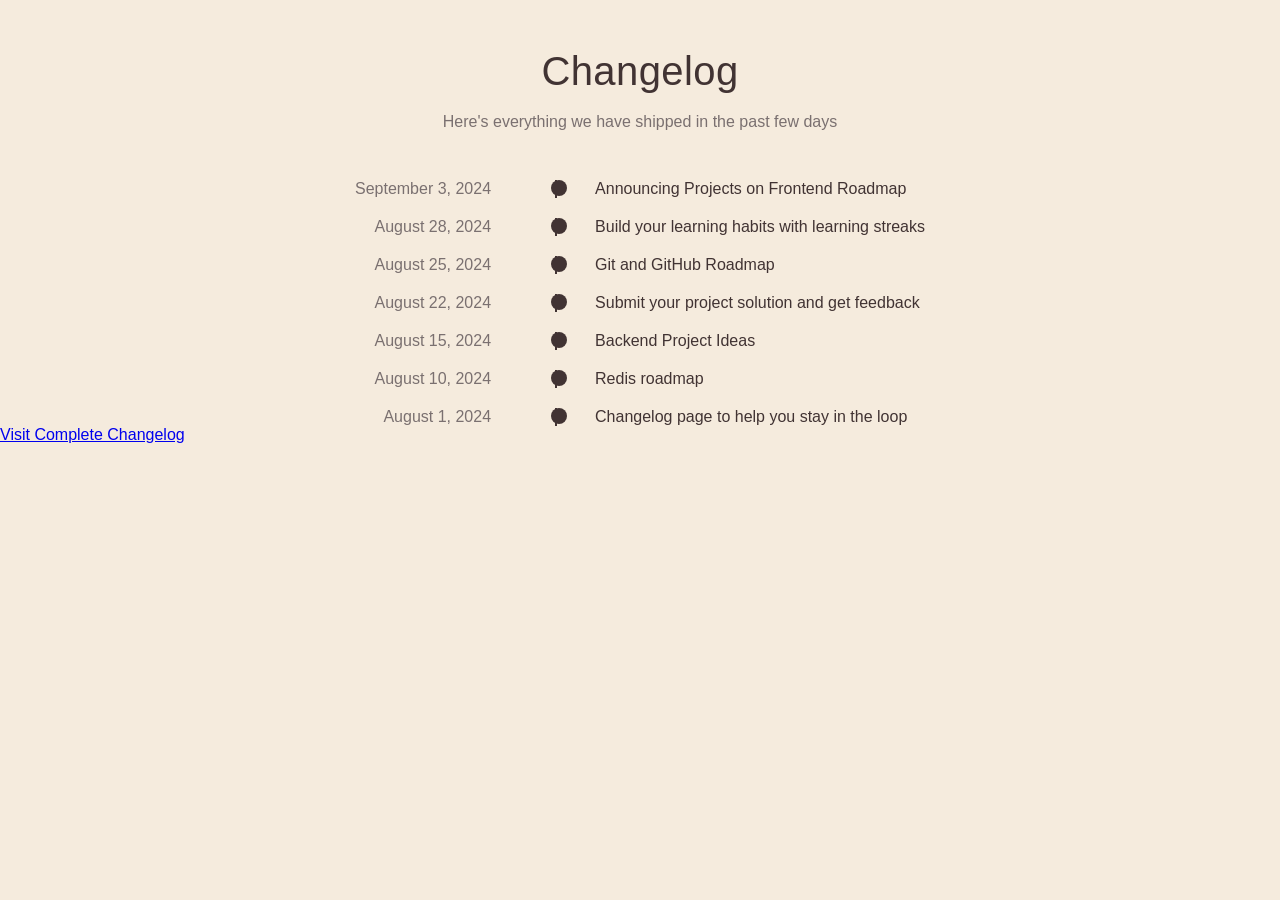
==== index.html @ ec534ea0 "feat(style): enhance changelog layout with grid and improved marker design" ====
<!DOCTYPE html>
<html lang="en">

<head>
    <meta charset="UTF-8">
    <meta name="viewport" content="width=device-width, initial-scale=1.0">
    <title>Changelog Component</title>

    <!-- SEO -->
    <meta name="description" content="A changelog of all notable changes that was made to a project or software">
    <meta name="robots" content="index, follow, max-image-preview:large">
    <meta name="keywords" content="changelog, change-log, change log, project-log, project log">

    <!-- author -->
    <meta name="author" content="Mehdi Khoshkhabar">

    <!-- faveicon -->
    <link rel="icon" href="./assets/favicon.svg" type="image/svg">

    <!-- css reference -->
    <link rel="stylesheet" href="./style.css">
</head>

<body>
    <header>
        <h1 class="title">Changelog</h1>
        <p class="fade text-muted">Here's everything we have shipped in the past few days</p>
    </header>
    <main>
        <div class="changelog-container">

            <ol class="changelog-list" reversed>
                <li class="changelog-item">
                    <time datetime="2024-09-03" class="datetime">September 3, 2024</time>
                    <div class="marker" aria-hidden="true"></div>
                    <div class="content">Announcing Projects on Frontend Roadmap</div>
                </li>
                <li class="changelog-item">
                    <time datetime="2024-08-28" class="datetime">August 28, 2024</time>
                    <div class="marker" aria-hidden="true"></div>
                    <div class="content">Build your learning habits with learning streaks</div>
                </li>
                <li class="changelog-item">
                    <time datetime="2024-08-25" class="datetime">August 25, 2024</time>
                    <div class="marker" aria-hidden="true"></div>
                    <div class="content">Git and GitHub Roadmap</div>
                </li>
                <li class="changelog-item">
                    <time datetime="2024-08-22" class="datetime">August 22, 2024</time>
                    <div class="marker" aria-hidden="true"></div>
                    <div class="content">Submit your project solution and get feedback</div>
                </li>
                <li class="changelog-item">
                    <time datetime="2024-08-15" class="datetime">August 15, 2024</time>
                    <div class="marker" aria-hidden="true"></div>
                    <div class="content">Backend Project Ideas</div>
                </li>
                <li class="changelog-item">
                    <time datetime="2024-08-10" class="datetime">August 10, 2024</time>
                    <div class="marker" aria-hidden="true"></div>
                    <div class="content">Redis roadmap</div>
                </li>
                <li class="changelog-item">
                    <time datetime="2024-08-01" class="datetime">August 1, 2024</time>
                    <div class="marker" aria-hidden="true"></div>
                    <div class="content">Changelog page to help you stay in the loop</div>
                </li>
            </ol>
        </div>
        <a href="./changelog.html">Visit Complete Changelog</a>
    </main>
</body>

</html>
---- style.css ----
:root {
    --color-primary: #315B8C;
    --color-text: #413333;
    --color-background: #F5EBDD;
    --color-accent: #F2765E;

    --list-middle-position: calc((100% / 5) * 2);
}

/* <<< css reset >>> */

/* 1. Use a more-intuitive box-sizing model */
*,
*::before,
*::after {
    box-sizing: border-box;
}

/* 2. Remove default margins and padding for common layout elements */
* {
    margin: 0;
    padding: 0;
}

/* 3. Allow percentage-based heights in the application */
html,
body {
    height: 100%;
}

/* 4. Improve media defaults and prevent overflow */
img,
picture,
video,
canvas,
svg {
    display: block;
    max-width: 100%;
}

/* 5. Inherit fonts for form controls */
input,
button,
textarea,
select {
    font-family: inherit;
    font-size: inherit;
}

/* 6. Avoid text overflows and improve text rendering */
p,
h1,
h2,
h3,
h4,
h5,
h6 {
    overflow-wrap: break-word;
}

/* 7. Balance headings and format paragraphs for readability */
h1,
h2,
h3,
h4 {
    text-wrap: balance;
}

p {
    text-wrap: pretty;
    max-width: 75ch;
}

/* 8. Enable smooth scrolling (optional, omit if causing accessibility jumps) */
html {
    color-scheme: light dark;
    /* Automatically supports browser default dark mode */
}

body {
    background-color: var(--color-background);
    color: var(--color-text);

    font-family: sans-serif;
}

header {
    display: flex;
    flex-direction: column;
    justify-content: center;
    align-items: center;

    height: 20vh;
}

.title {
    font-size: 2.5rem;
    font-weight: 400;
    letter-spacing: 0.01em;

    margin-bottom: 1.2rem;
}

.text-muted,
.datetime {
    color: color-mix(in srgb, var(--color-text) 70%, white);
}

.changelog-list {
    display: grid;
    grid-template-areas: "datetime marker content";
    justify-content: center;
    gap: 20px;
}

.changelog-item {
    display: grid;
    grid-template-columns: subgrid;
    grid-column: -1/1;
}

.datetime {
    text-align: right;
    white-space: nowap;
    margin-right: 2rem;
}

.marker {
    width: 2rem;
    position: relative;
}

/* line */
.marker::before {
    content: "";

    position: absolute;
    top: 0;
    bottom: 0;
    left: var(--list-middle-position);
    transform: translate(-50%);

    background-color: var(--color-text);
    width: 2px;
    z-index: 1;
}

/* circle */
.marker::after {
    content: "";
    display: block;

    width: 1rem;
    height: 1rem;

    background: var(--color-text);

    -moz-border-radius: 50%;
    -webkit-border-radius: 50%;

    border-radius: 50%;

    position: absolute;

    left: 50%;
    transform: translate(-50%);
}



/* circle:

    width: 1rem;
    height: 1rem;

    background: var(--color-text);

    -moz-border-radius: 50%;
    -webkit-border-radius: 50%;

    border-radius: 50%; */
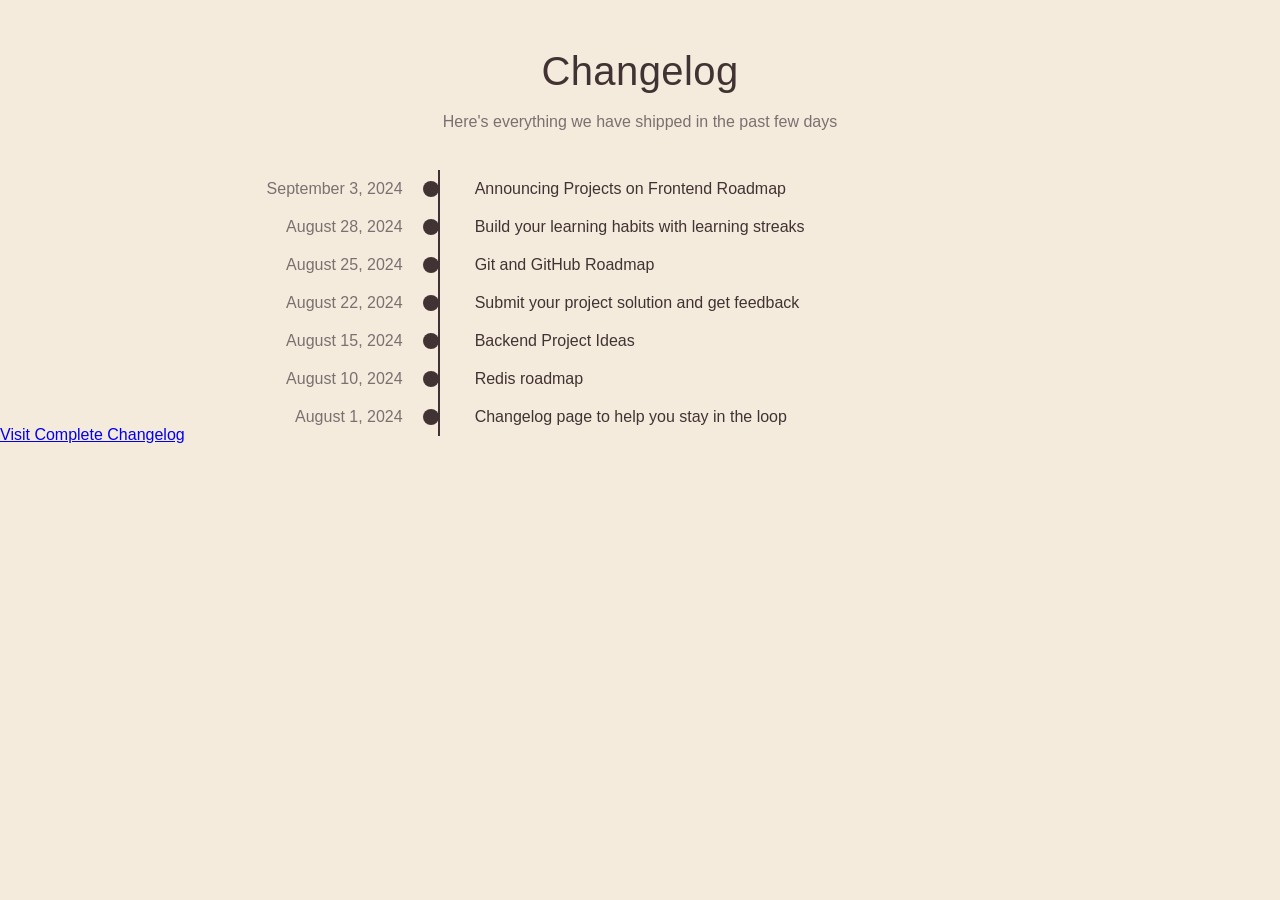
==== commit eb008c14: "fix(style): remove unnecessary margins and improve layout consistency" ====
--- a/index.html
+++ b/index.html
@@ -24,49 +24,46 @@
 <body>
     <header>
         <h1 class="title">Changelog</h1>
-        <p class="fade text-muted">Here's everything we have shipped in the past few days</p>
+        <p class="fade">Here's everything we have shipped in the past few days</p>
     </header>
     <main>
-        <div class="changelog-container">
-
-            <ol class="changelog-list" reversed>
-                <li class="changelog-item">
-                    <time datetime="2024-09-03" class="datetime">September 3, 2024</time>
-                    <div class="marker" aria-hidden="true"></div>
-                    <div class="content">Announcing Projects on Frontend Roadmap</div>
-                </li>
-                <li class="changelog-item">
-                    <time datetime="2024-08-28" class="datetime">August 28, 2024</time>
-                    <div class="marker" aria-hidden="true"></div>
-                    <div class="content">Build your learning habits with learning streaks</div>
-                </li>
-                <li class="changelog-item">
-                    <time datetime="2024-08-25" class="datetime">August 25, 2024</time>
-                    <div class="marker" aria-hidden="true"></div>
-                    <div class="content">Git and GitHub Roadmap</div>
-                </li>
-                <li class="changelog-item">
-                    <time datetime="2024-08-22" class="datetime">August 22, 2024</time>
-                    <div class="marker" aria-hidden="true"></div>
-                    <div class="content">Submit your project solution and get feedback</div>
-                </li>
-                <li class="changelog-item">
-                    <time datetime="2024-08-15" class="datetime">August 15, 2024</time>
-                    <div class="marker" aria-hidden="true"></div>
-                    <div class="content">Backend Project Ideas</div>
-                </li>
-                <li class="changelog-item">
-                    <time datetime="2024-08-10" class="datetime">August 10, 2024</time>
-                    <div class="marker" aria-hidden="true"></div>
-                    <div class="content">Redis roadmap</div>
-                </li>
-                <li class="changelog-item">
-                    <time datetime="2024-08-01" class="datetime">August 1, 2024</time>
-                    <div class="marker" aria-hidden="true"></div>
-                    <div class="content">Changelog page to help you stay in the loop</div>
-                </li>
-            </ol>
-        </div>
+        <ol class="changelog-list" reversed>
+            <li class="changelog-item">
+                <time datetime="2024-09-03" class="datetime">September 3, 2024</time>
+                <div class="marker" aria-hidden="true"></div>
+                <div class="content">Announcing Projects on Frontend Roadmap</div>
+            </li>
+            <li class="changelog-item">
+                <time datetime="2024-08-28" class="datetime">August 28, 2024</time>
+                <div class="marker" aria-hidden="true"></div>
+                <div class="content">Build your learning habits with learning streaks</div>
+            </li>
+            <li class="changelog-item">
+                <time datetime="2024-08-25" class="datetime">August 25, 2024</time>
+                <div class="marker" aria-hidden="true"></div>
+                <div class="content">Git and GitHub Roadmap</div>
+            </li>
+            <li class="changelog-item">
+                <time datetime="2024-08-22" class="datetime">August 22, 2024</time>
+                <div class="marker" aria-hidden="true"></div>
+                <div class="content">Submit your project solution and get feedback</div>
+            </li>
+            <li class="changelog-item">
+                <time datetime="2024-08-15" class="datetime">August 15, 2024</time>
+                <div class="marker" aria-hidden="true"></div>
+                <div class="content">Backend Project Ideas</div>
+            </li>
+            <li class="changelog-item">
+                <time datetime="2024-08-10" class="datetime">August 10, 2024</time>
+                <div class="marker" aria-hidden="true"></div>
+                <div class="content">Redis roadmap</div>
+            </li>
+            <li class="changelog-item">
+                <time datetime="2024-08-01" class="datetime">August 1, 2024</time>
+                <div class="marker" aria-hidden="true"></div>
+                <div class="content">Changelog page to help you stay in the loop</div>
+            </li>
+        </ol>
         <a href="./changelog.html">Visit Complete Changelog</a>
     </main>
 </body>
--- a/style.css
+++ b/style.css
@@ -3,8 +3,6 @@
     --color-text: #413333;
     --color-background: #F5EBDD;
     --color-accent: #F2765E;
-
-    --list-middle-position: calc((100% / 5) * 2);
 }
 
 /* <<< css reset >>> */
@@ -80,7 +78,6 @@
 body {
     background-color: var(--color-background);
     color: var(--color-text);
-
     font-family: sans-serif;
 }
 
@@ -89,28 +86,28 @@
     flex-direction: column;
     justify-content: center;
     align-items: center;
-
     height: 20vh;
+    gap: 1.2rem;
 }
 
 .title {
     font-size: 2.5rem;
     font-weight: 400;
     letter-spacing: 0.01em;
-
-    margin-bottom: 1.2rem;
 }
 
-.text-muted,
-.datetime {
+.fade,
+.changelog-list .datetime {
     color: color-mix(in srgb, var(--color-text) 70%, white);
 }
 
 .changelog-list {
     display: grid;
-    grid-template-areas: "datetime marker content";
+    grid-template-columns: 1fr 2rem 2fr;
     justify-content: center;
-    gap: 20px;
+    --gap: 20px;
+    gap: var(--gap);
+    list-style: none;
 }
 
 .changelog-item {
@@ -121,61 +118,40 @@
 
 .datetime {
     text-align: right;
-    white-space: nowap;
-    margin-right: 2rem;
+    white-space: nowrap;
+}
+
+
+/* line */
+.marker::before {
+    content: "";
+    left: 50%;
+    position: absolute;
+    translate: -50% 0;
+    inset-block: calc(var(--gap) / -2);
+    background-color: var(--color-text);
+    width: 2px;
 }
 
 .marker {
     width: 2rem;
     position: relative;
-}
-
-/* line */
-.marker::before {
-    content: "";
-
-    position: absolute;
-    top: 0;
-    bottom: 0;
-    left: var(--list-middle-position);
-    transform: translate(-50%);
-
-    background-color: var(--color-text);
-    width: 2px;
-    z-index: 1;
+    align-self: stretch
 }
 
 /* circle */
 .marker::after {
     content: "";
     display: block;
-
     width: 1rem;
     height: 1rem;
-
     background: var(--color-text);
-
     -moz-border-radius: 50%;
     -webkit-border-radius: 50%;
-
     border-radius: 50%;
-
     position: absolute;
-
     left: 50%;
     transform: translate(-50%);
-}
-
-
-
-/* circle:
-
-    width: 1rem;
-    height: 1rem;
-
-    background: var(--color-text);
-
-    -moz-border-radius: 50%;
-    -webkit-border-radius: 50%;
-
-    border-radius: 50%; */+    top: 50%;
+    translate: -50% -50%;
+}
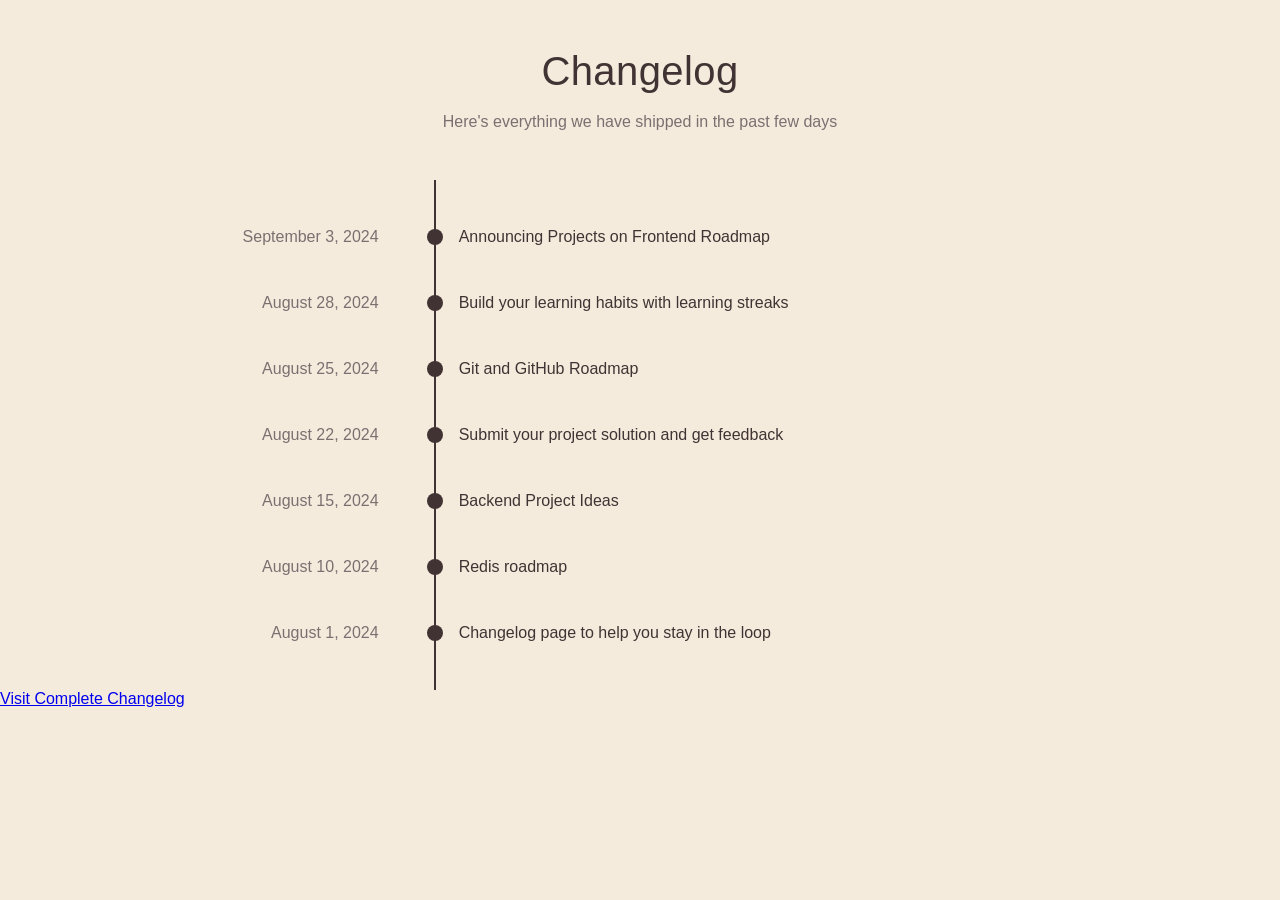
==== commit 831c5fbf: "fix(changelog): update dates in changelog items to reflect correct years" ====
--- a/index.html
+++ b/index.html
@@ -29,37 +29,37 @@
     <main>
         <ol class="changelog-list" reversed>
             <li class="changelog-item">
-                <time datetime="2024-09-03" class="datetime">September 3, 2024</time>
+                <time datetime="2026-09-03" class="datetime">September 3, 2024</time>
                 <div class="marker" aria-hidden="true"></div>
                 <div class="content">Announcing Projects on Frontend Roadmap</div>
             </li>
             <li class="changelog-item">
-                <time datetime="2024-08-28" class="datetime">August 28, 2024</time>
+                <time datetime="2026-08-28" class="datetime">August 28, 2024</time>
                 <div class="marker" aria-hidden="true"></div>
                 <div class="content">Build your learning habits with learning streaks</div>
             </li>
             <li class="changelog-item">
-                <time datetime="2024-08-25" class="datetime">August 25, 2024</time>
+                <time datetime="2026-08-25" class="datetime">August 25, 2024</time>
                 <div class="marker" aria-hidden="true"></div>
                 <div class="content">Git and GitHub Roadmap</div>
             </li>
             <li class="changelog-item">
-                <time datetime="2024-08-22" class="datetime">August 22, 2024</time>
+                <time datetime="2026-08-22" class="datetime">August 22, 2024</time>
                 <div class="marker" aria-hidden="true"></div>
                 <div class="content">Submit your project solution and get feedback</div>
             </li>
             <li class="changelog-item">
-                <time datetime="2024-08-15" class="datetime">August 15, 2024</time>
+                <time datetime="2026-08-15" class="datetime">August 15, 2024</time>
                 <div class="marker" aria-hidden="true"></div>
                 <div class="content">Backend Project Ideas</div>
             </li>
             <li class="changelog-item">
-                <time datetime="2024-08-10" class="datetime">August 10, 2024</time>
+                <time datetime="2026-08-10" class="datetime">August 10, 2024</time>
                 <div class="marker" aria-hidden="true"></div>
                 <div class="content">Redis roadmap</div>
             </li>
             <li class="changelog-item">
-                <time datetime="2024-08-01" class="datetime">August 1, 2024</time>
+                <time datetime="2026-08-01" class="datetime">August 1, 2024</time>
                 <div class="marker" aria-hidden="true"></div>
                 <div class="content">Changelog page to help you stay in the loop</div>
             </li>
--- a/style.css
+++ b/style.css
@@ -102,12 +102,15 @@
 }
 
 .changelog-list {
+    --gap: 3rem;
+    --line-extra: 3rem;
     display: grid;
     grid-template-columns: 1fr 2rem 2fr;
     justify-content: center;
-    --gap: 20px;
-    gap: var(--gap);
+    row-gap: var(--gap);
+    column-gap: 0.5rem;
     list-style: none;
+    margin-block: var(--line-extra);
 }
 
 .changelog-item {
@@ -116,9 +119,18 @@
     grid-column: -1/1;
 }
 
+.changelog-item:first-child .marker::before {
+    top: calc(var(--line-extra) * -1);
+}
+
+.changelog-item:last-child .marker::before {
+    bottom: calc(var(--line-extra) * -1);
+}
+
 .datetime {
     text-align: right;
     white-space: nowrap;
+    padding-inline-end: 2rem;
 }
 
 
@@ -134,7 +146,6 @@
 }
 
 .marker {
-    width: 2rem;
     position: relative;
     align-self: stretch
 }
@@ -151,7 +162,6 @@
     border-radius: 50%;
     position: absolute;
     left: 50%;
-    transform: translate(-50%);
     top: 50%;
     translate: -50% -50%;
 }
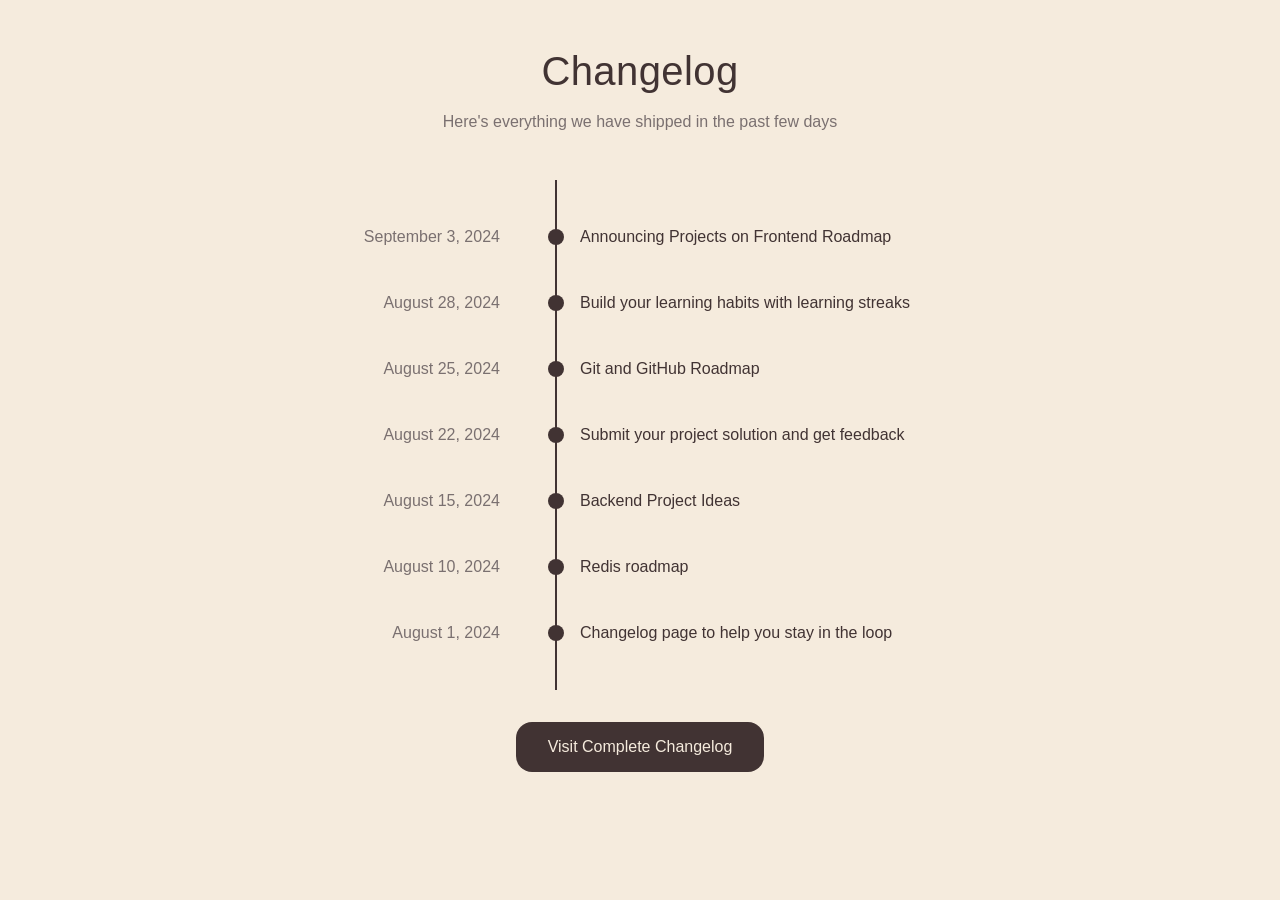
==== commit b08352d9: "fix(layout): enhance main section layout and add button styling for improved user interaction" ====
--- a/index.html
+++ b/index.html
@@ -64,7 +64,7 @@
                 <div class="content">Changelog page to help you stay in the loop</div>
             </li>
         </ol>
-        <a href="./changelog.html">Visit Complete Changelog</a>
+        <a href="./changelog.html" class="button">Visit Complete Changelog</a>
     </main>
 </body>
 
--- a/style.css
+++ b/style.css
@@ -101,6 +101,13 @@
     color: color-mix(in srgb, var(--color-text) 70%, white);
 }
 
+main {
+    display: flex;
+    flex-direction: column;
+    align-items: center;
+    gap: 2rem;
+}
+
 .changelog-list {
     --gap: 3rem;
     --line-extra: 3rem;
@@ -164,4 +171,13 @@
     left: 50%;
     top: 50%;
     translate: -50% -50%;
+}
+
+.button {
+    background-color: var(--color-text);
+    color: var(--color-background);
+    padding: 1rem 2rem;
+    border-radius: 1rem;
+    text-decoration: none;
+    width: fit-content;
 }
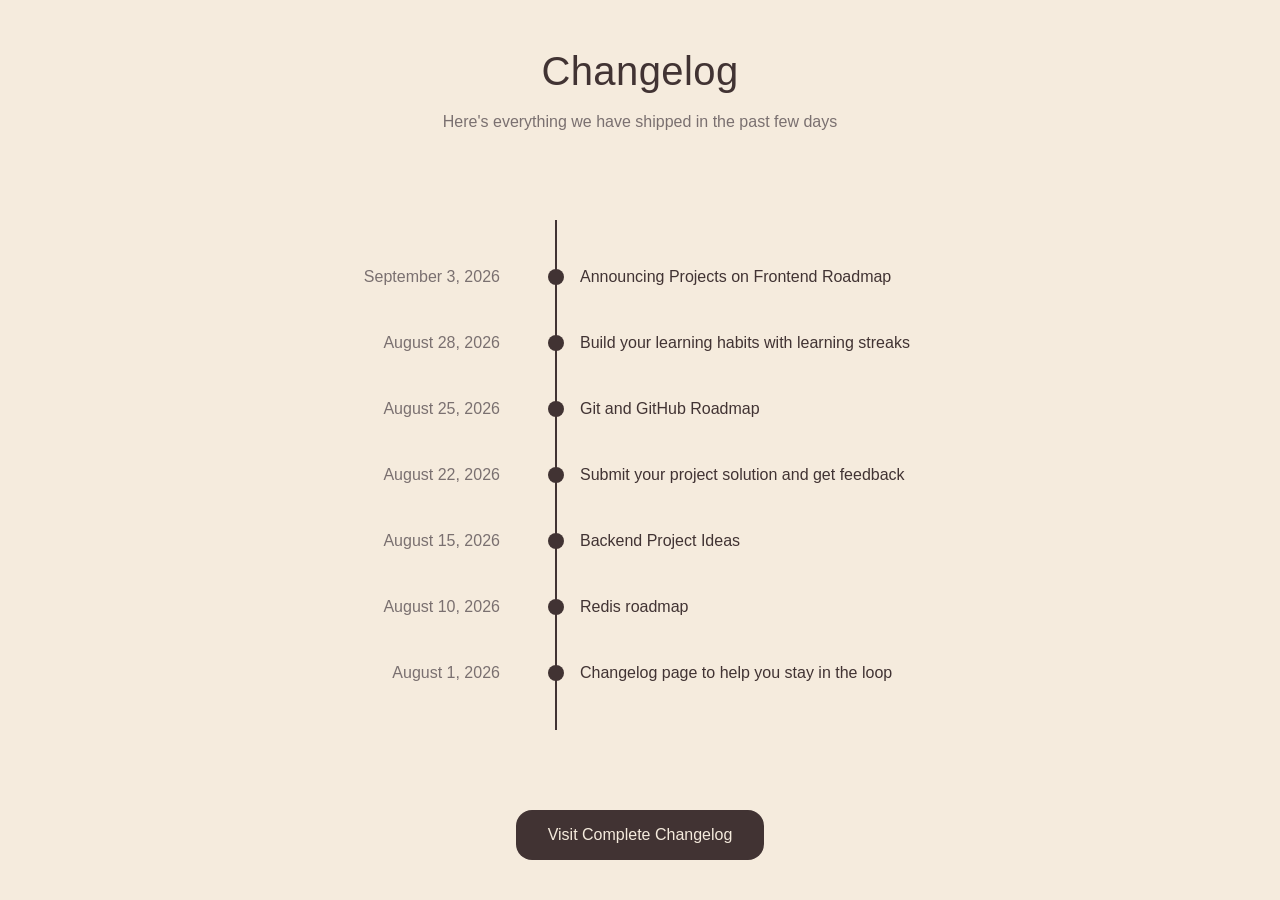
==== commit ef3eda74: "fix(changelog): update changelog dates to reflect 2026 and adjust CSS for improved layout and spacin" ====
--- a/index.html
+++ b/index.html
@@ -29,37 +29,37 @@
     <main>
         <ol class="changelog-list" reversed>
             <li class="changelog-item">
-                <time datetime="2026-09-03" class="datetime">September 3, 2024</time>
+                <time datetime="2026-09-03" class="datetime">September 3, 2026</time>
                 <div class="marker" aria-hidden="true"></div>
                 <div class="content">Announcing Projects on Frontend Roadmap</div>
             </li>
             <li class="changelog-item">
-                <time datetime="2026-08-28" class="datetime">August 28, 2024</time>
+                <time datetime="2026-08-28" class="datetime">August 28, 2026</time>
                 <div class="marker" aria-hidden="true"></div>
                 <div class="content">Build your learning habits with learning streaks</div>
             </li>
             <li class="changelog-item">
-                <time datetime="2026-08-25" class="datetime">August 25, 2024</time>
+                <time datetime="2026-08-25" class="datetime">August 25, 2026</time>
                 <div class="marker" aria-hidden="true"></div>
                 <div class="content">Git and GitHub Roadmap</div>
             </li>
             <li class="changelog-item">
-                <time datetime="2026-08-22" class="datetime">August 22, 2024</time>
+                <time datetime="2026-08-22" class="datetime">August 22, 2026</time>
                 <div class="marker" aria-hidden="true"></div>
                 <div class="content">Submit your project solution and get feedback</div>
             </li>
             <li class="changelog-item">
-                <time datetime="2026-08-15" class="datetime">August 15, 2024</time>
+                <time datetime="2026-08-15" class="datetime">August 15, 2026</time>
                 <div class="marker" aria-hidden="true"></div>
                 <div class="content">Backend Project Ideas</div>
             </li>
             <li class="changelog-item">
-                <time datetime="2026-08-10" class="datetime">August 10, 2024</time>
+                <time datetime="2026-08-10" class="datetime">August 10, 2026</time>
                 <div class="marker" aria-hidden="true"></div>
                 <div class="content">Redis roadmap</div>
             </li>
             <li class="changelog-item">
-                <time datetime="2026-08-01" class="datetime">August 1, 2024</time>
+                <time datetime="2026-08-01" class="datetime">August 1, 2026</time>
                 <div class="marker" aria-hidden="true"></div>
                 <div class="content">Changelog page to help you stay in the loop</div>
             </li>
--- a/style.css
+++ b/style.css
@@ -3,6 +3,8 @@
     --color-text: #413333;
     --color-background: #F5EBDD;
     --color-accent: #F2765E;
+
+    --header-height: 20vh;
 }
 
 /* <<< css reset >>> */
@@ -86,7 +88,7 @@
     flex-direction: column;
     justify-content: center;
     align-items: center;
-    height: 20vh;
+    height: var(--header-height);
     gap: 1.2rem;
 }
 
@@ -105,7 +107,8 @@
     display: flex;
     flex-direction: column;
     align-items: center;
-    gap: 2rem;
+    justify-content: space-around;
+    min-height: calc(100vh - (var(--header-height)));
 }
 
 .changelog-list {
@@ -180,4 +183,9 @@
     border-radius: 1rem;
     text-decoration: none;
     width: fit-content;
+    transition: transform 0.2s ease;
+}
+
+.button:hover {
+    transform: scale(1.05);
 }
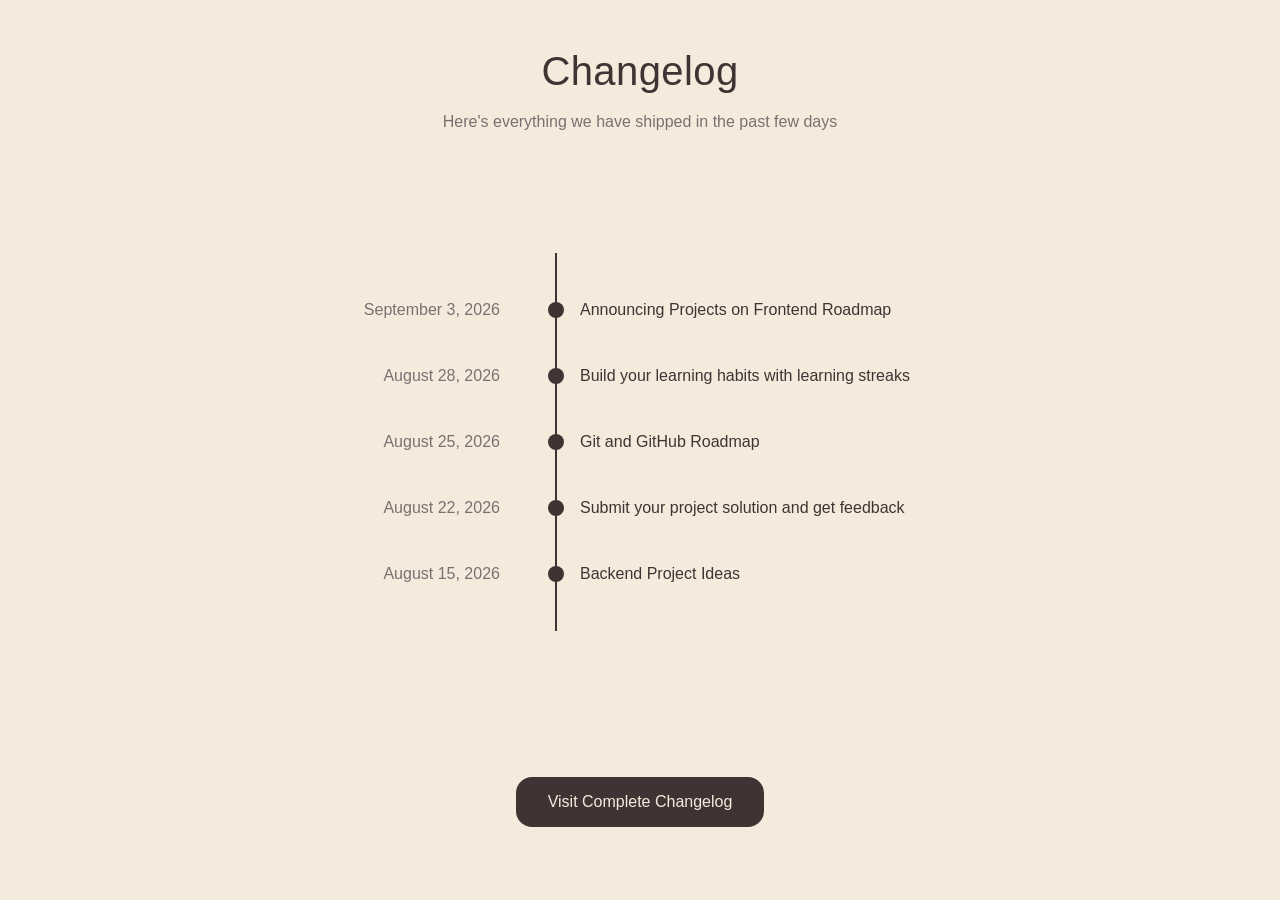
==== commit eef875cb: "fix(changelog): remove outdated entries for improved clarity and relevance" ====
--- a/index.html
+++ b/index.html
@@ -53,16 +53,6 @@
                 <div class="marker" aria-hidden="true"></div>
                 <div class="content">Backend Project Ideas</div>
             </li>
-            <li class="changelog-item">
-                <time datetime="2026-08-10" class="datetime">August 10, 2026</time>
-                <div class="marker" aria-hidden="true"></div>
-                <div class="content">Redis roadmap</div>
-            </li>
-            <li class="changelog-item">
-                <time datetime="2026-08-01" class="datetime">August 1, 2026</time>
-                <div class="marker" aria-hidden="true"></div>
-                <div class="content">Changelog page to help you stay in the loop</div>
-            </li>
         </ol>
         <a href="./changelog.html" class="button">Visit Complete Changelog</a>
     </main>
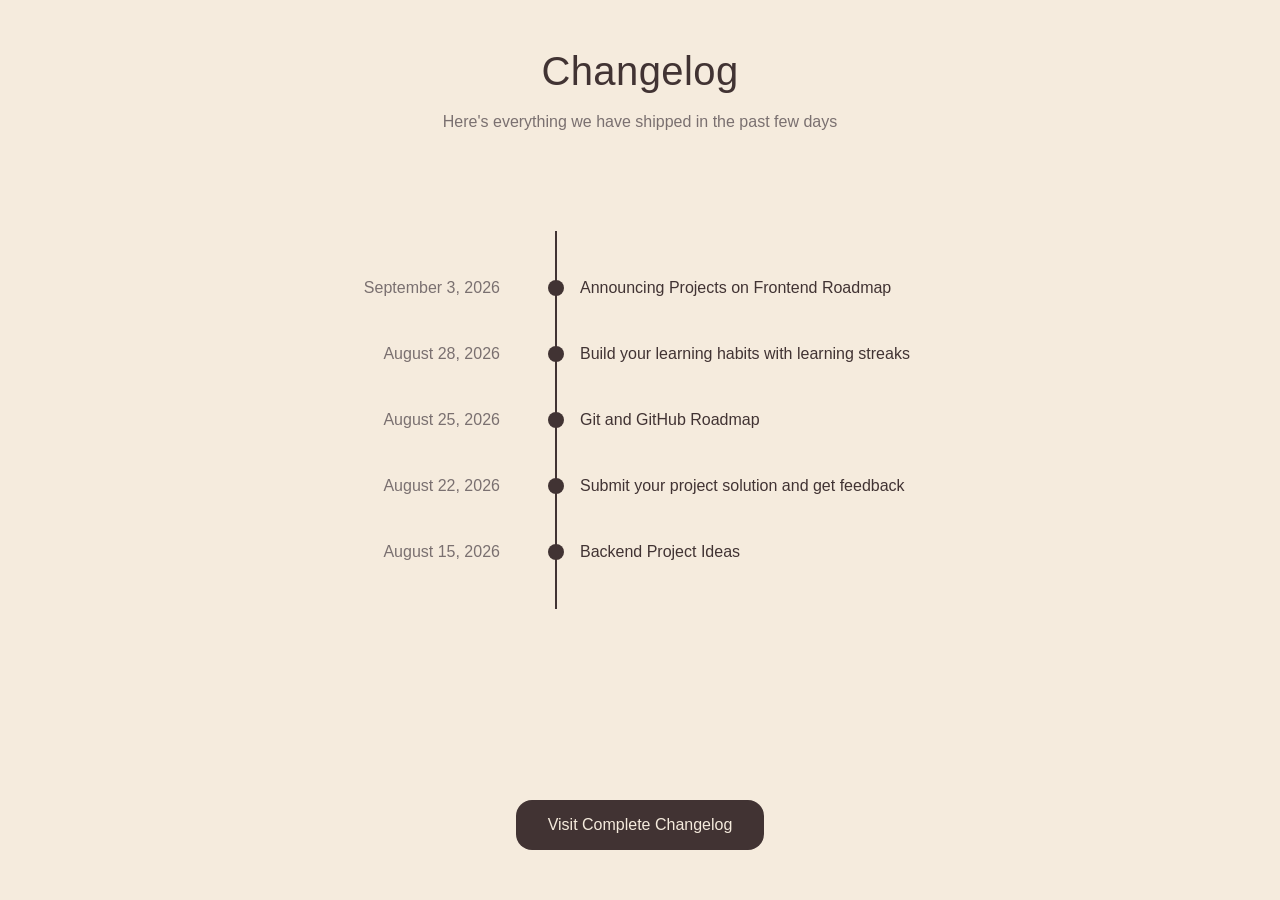
==== commit 89081b29: "feat(styles): add base CSS for consistent styling and layout improvements" ====
--- a/index.html
+++ b/index.html
@@ -18,6 +18,7 @@
     <link rel="icon" href="./assets/favicon.svg" type="image/svg">
 
     <!-- css reference -->
+    <link rel="stylesheet" href="./base.css">
     <link rel="stylesheet" href="./style.css">
 </head>
 
--- a/base.css
+++ b/base.css
@@ -0,0 +1,170 @@
+:root {
+    --color-text: #413333;
+    --color-background: #F5EBDD;
+
+    --button-space: 10vh;
+}
+
+/* <<< css reset >>> */
+
+/* 1. Use a more-intuitive box-sizing model */
+*,
+*::before,
+*::after {
+    box-sizing: border-box;
+}
+
+/* 2. Remove default margins and padding for common layout elements */
+* {
+    margin: 0;
+    padding: 0;
+}
+
+/* 3. Allow percentage-based heights in the application */
+html,
+body {
+    height: 100%;
+}
+
+/* 4. Improve media defaults and prevent overflow */
+img,
+picture,
+video,
+canvas,
+svg {
+    display: block;
+    max-width: 100%;
+}
+
+/* 5. Inherit fonts for form controls */
+input,
+button,
+textarea,
+select {
+    font-family: inherit;
+    font-size: inherit;
+}
+
+/* 6. Avoid text overflows and improve text rendering */
+p,
+h1,
+h2,
+h3,
+h4,
+h5,
+h6 {
+    overflow-wrap: break-word;
+}
+
+/* 7. Balance headings and format paragraphs for readability */
+h1,
+h2,
+h3,
+h4 {
+    text-wrap: balance;
+}
+
+p {
+    text-wrap: pretty;
+    max-width: 75ch;
+}
+
+body {
+    background-color: var(--color-background);
+    color: var(--color-text);
+    font-family: sans-serif;
+}
+
+.fade,
+.changelog-list .datetime {
+    color: color-mix(in srgb, var(--color-text) 70%, white);
+}
+
+main {
+    display: flex;
+    flex-direction: column;
+    align-items: center;
+    justify-content: space-around;
+}
+
+
+.changelog-list {
+    --gap: 3rem;
+    --line-extra: 3rem;
+    display: grid;
+    grid-template-columns: 1fr 2rem 2fr;
+    justify-content: center;
+    row-gap: var(--gap);
+    column-gap: 0.5rem;
+    list-style: none;
+    margin-block: var(--line-extra);
+    padding-bottom: var(--button-space);
+}
+
+.changelog-item {
+    display: grid;
+    grid-template-columns: subgrid;
+    grid-column: -1/1;
+}
+
+.changelog-item:first-child .marker::before {
+    top: calc(var(--line-extra) * -1);
+}
+
+.changelog-item:last-child .marker::before {
+    bottom: calc(var(--line-extra) * -1);
+}
+
+.datetime {
+    text-align: right;
+    white-space: nowrap;
+    padding-inline-end: 2rem;
+}
+
+.marker {
+    position: relative;
+    align-self: stretch
+}
+
+/* line */
+.marker::before {
+    content: "";
+    left: 50%;
+    position: absolute;
+    translate: -50% 0;
+    inset-block: calc(var(--gap) / -2);
+    background-color: var(--color-text);
+    width: 2px;
+}
+
+/* circle */
+.marker::after {
+    content: "";
+    display: block;
+    width: 1rem;
+    height: 1rem;
+    background: var(--color-text);
+    -moz-border-radius: 50%;
+    -webkit-border-radius: 50%;
+    border-radius: 50%;
+    position: absolute;
+    left: 50%;
+    top: 50%;
+    translate: -50% -50%;
+}
+
+.button {
+    background-color: var(--color-text);
+    color: var(--color-background);
+    padding: 1rem 2rem;
+    border-radius: 1rem;
+    text-decoration: none;
+    width: fit-content;
+    transition: transform 0.2s ease;
+    position: sticky;
+    bottom: 5vh;
+}
+
+.button:hover {
+    transform: scale(1.05);
+}
--- a/style.css
+++ b/style.css
@@ -1,86 +1,5 @@
 :root {
-    --color-primary: #315B8C;
-    --color-text: #413333;
-    --color-background: #F5EBDD;
-    --color-accent: #F2765E;
-
     --header-height: 20vh;
-}
-
-/* <<< css reset >>> */
-
-/* 1. Use a more-intuitive box-sizing model */
-*,
-*::before,
-*::after {
-    box-sizing: border-box;
-}
-
-/* 2. Remove default margins and padding for common layout elements */
-* {
-    margin: 0;
-    padding: 0;
-}
-
-/* 3. Allow percentage-based heights in the application */
-html,
-body {
-    height: 100%;
-}
-
-/* 4. Improve media defaults and prevent overflow */
-img,
-picture,
-video,
-canvas,
-svg {
-    display: block;
-    max-width: 100%;
-}
-
-/* 5. Inherit fonts for form controls */
-input,
-button,
-textarea,
-select {
-    font-family: inherit;
-    font-size: inherit;
-}
-
-/* 6. Avoid text overflows and improve text rendering */
-p,
-h1,
-h2,
-h3,
-h4,
-h5,
-h6 {
-    overflow-wrap: break-word;
-}
-
-/* 7. Balance headings and format paragraphs for readability */
-h1,
-h2,
-h3,
-h4 {
-    text-wrap: balance;
-}
-
-p {
-    text-wrap: pretty;
-    max-width: 75ch;
-}
-
-/* 8. Enable smooth scrolling (optional, omit if causing accessibility jumps) */
-html {
-    color-scheme: light dark;
-    /* Automatically supports browser default dark mode */
-}
-
-body {
-    background-color: var(--color-background);
-    color: var(--color-text);
-    font-family: sans-serif;
 }
 
 header {
@@ -98,94 +17,6 @@
     letter-spacing: 0.01em;
 }
 
-.fade,
-.changelog-list .datetime {
-    color: color-mix(in srgb, var(--color-text) 70%, white);
-}
-
 main {
-    display: flex;
-    flex-direction: column;
-    align-items: center;
-    justify-content: space-around;
     min-height: calc(100vh - (var(--header-height)));
 }
-
-.changelog-list {
-    --gap: 3rem;
-    --line-extra: 3rem;
-    display: grid;
-    grid-template-columns: 1fr 2rem 2fr;
-    justify-content: center;
-    row-gap: var(--gap);
-    column-gap: 0.5rem;
-    list-style: none;
-    margin-block: var(--line-extra);
-}
-
-.changelog-item {
-    display: grid;
-    grid-template-columns: subgrid;
-    grid-column: -1/1;
-}
-
-.changelog-item:first-child .marker::before {
-    top: calc(var(--line-extra) * -1);
-}
-
-.changelog-item:last-child .marker::before {
-    bottom: calc(var(--line-extra) * -1);
-}
-
-.datetime {
-    text-align: right;
-    white-space: nowrap;
-    padding-inline-end: 2rem;
-}
-
-
-/* line */
-.marker::before {
-    content: "";
-    left: 50%;
-    position: absolute;
-    translate: -50% 0;
-    inset-block: calc(var(--gap) / -2);
-    background-color: var(--color-text);
-    width: 2px;
-}
-
-.marker {
-    position: relative;
-    align-self: stretch
-}
-
-/* circle */
-.marker::after {
-    content: "";
-    display: block;
-    width: 1rem;
-    height: 1rem;
-    background: var(--color-text);
-    -moz-border-radius: 50%;
-    -webkit-border-radius: 50%;
-    border-radius: 50%;
-    position: absolute;
-    left: 50%;
-    top: 50%;
-    translate: -50% -50%;
-}
-
-.button {
-    background-color: var(--color-text);
-    color: var(--color-background);
-    padding: 1rem 2rem;
-    border-radius: 1rem;
-    text-decoration: none;
-    width: fit-content;
-    transition: transform 0.2s ease;
-}
-
-.button:hover {
-    transform: scale(1.05);
-}
